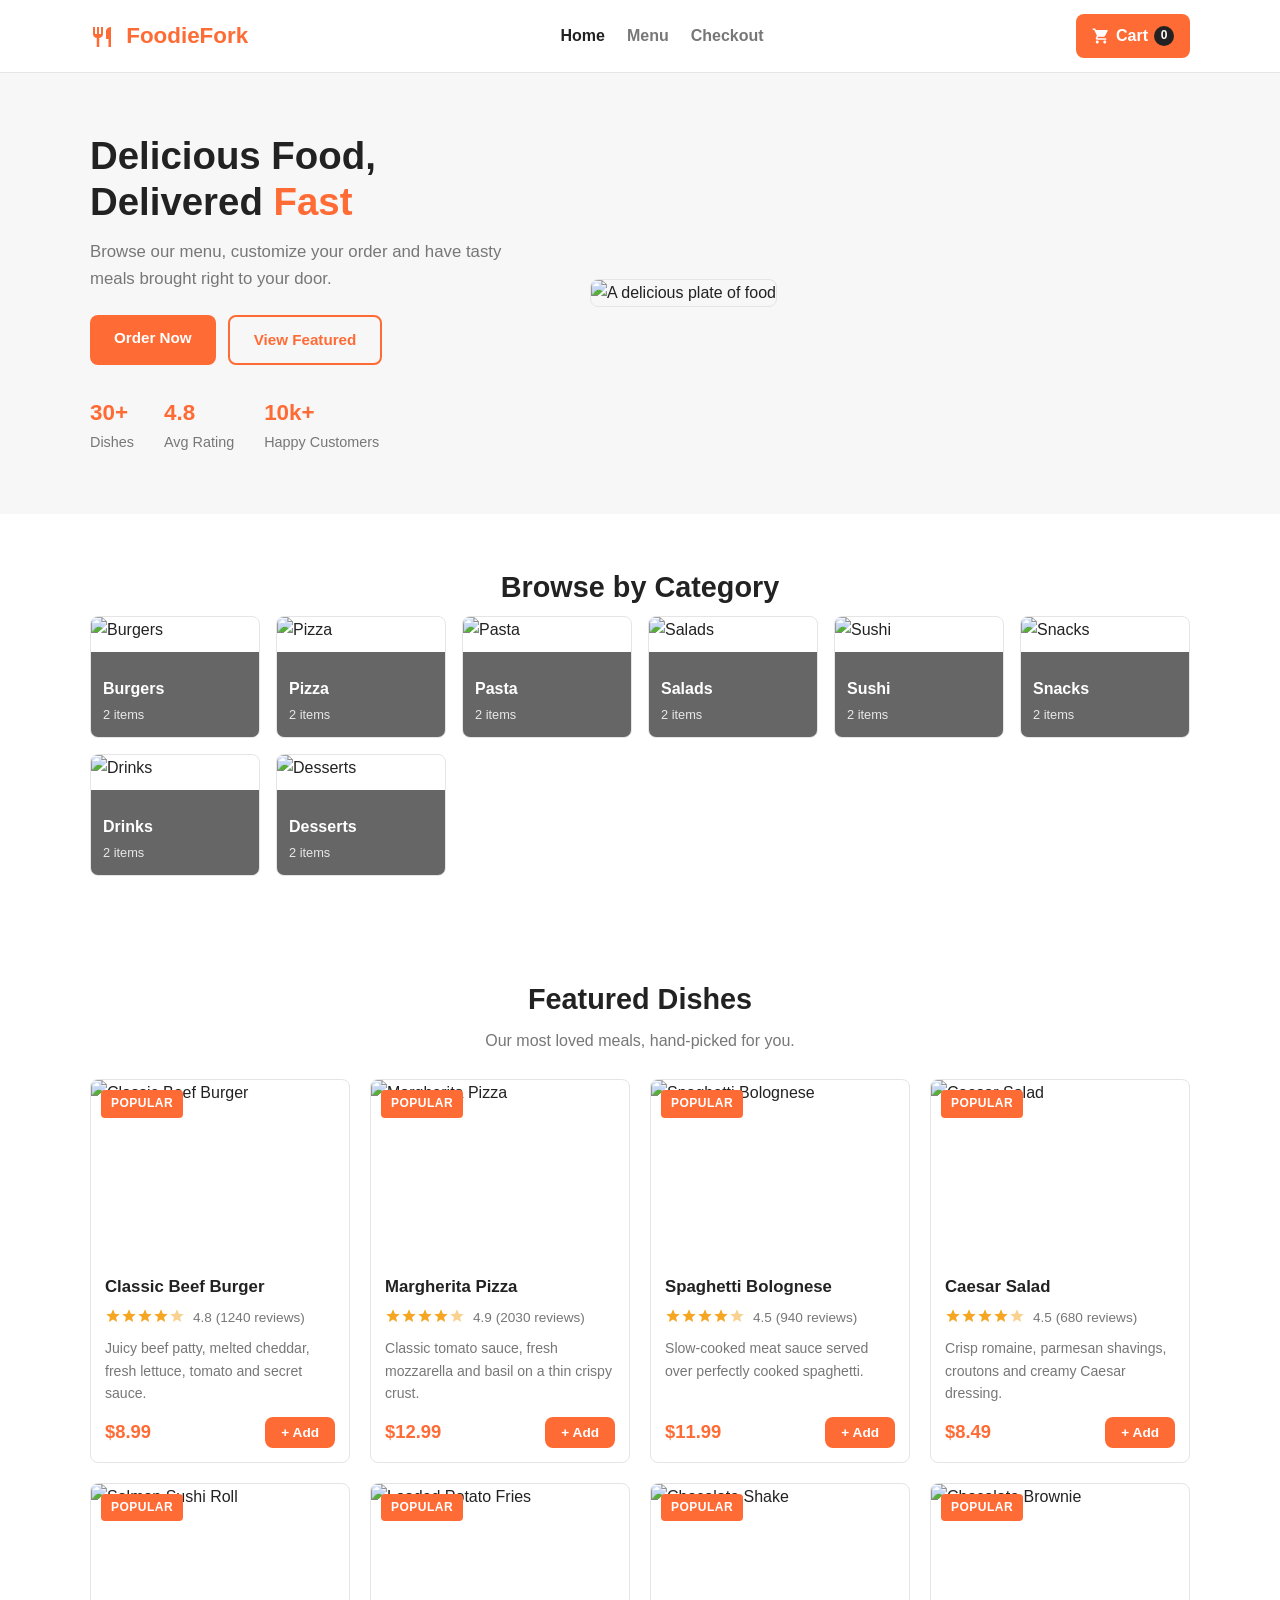
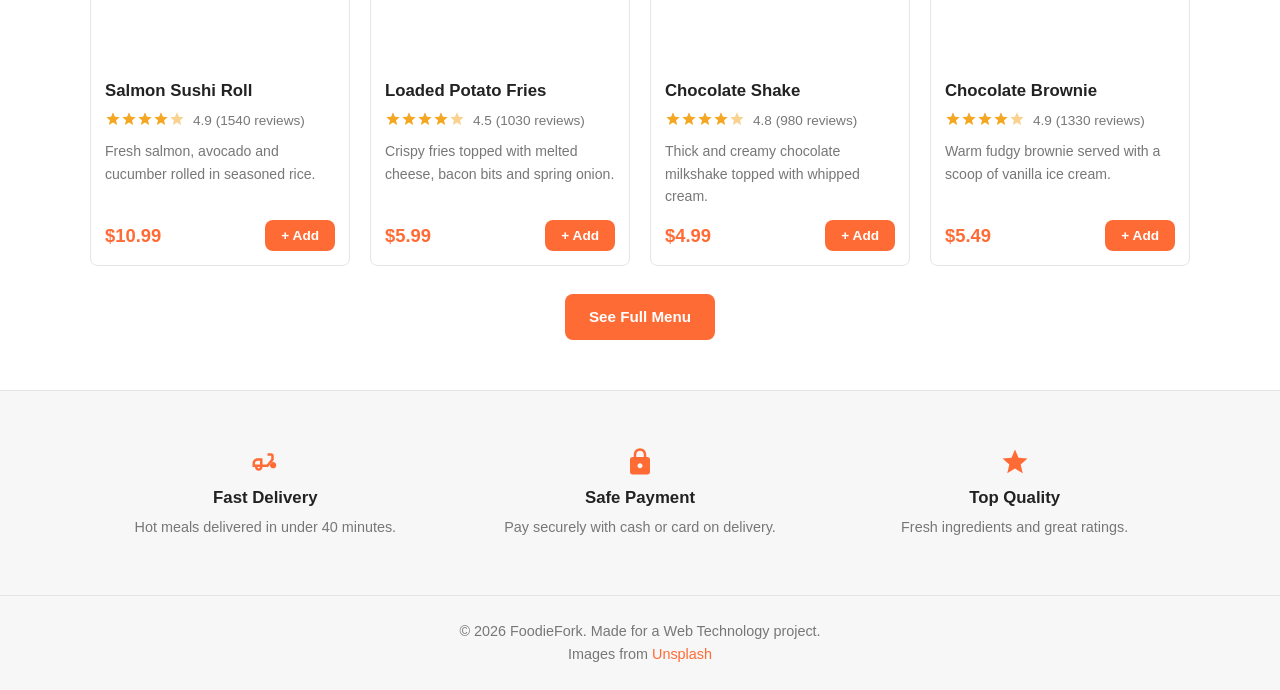
==== index.html @ b8e23abc "Initial commit: FoodieFork food ordering website - Home, menu, and checkout pages - Minimal flat des" ====
<!DOCTYPE html>
<html lang="en">
<head>
  <meta charset="UTF-8">
  <meta name="viewport" content="width=device-width, initial-scale=1.0">
  <title>FoodieFork | Food Ordering System</title>
  <link rel="stylesheet" href="css/style.css">
</head>
<body>

  <!-- Navigation bar -->
  <header class="navbar">
    <div class="container nav-inner">
      <a href="index.html" class="logo">
        <svg class="logo-icon" viewBox="0 0 24 24" width="24" height="24" fill="currentColor" aria-hidden="true"><path d="M11 9H9V2H7v7H5V2H3v7c0 2.12 1.66 3.84 3.75 3.97V22h2.5v-9.03C11.34 12.84 13 11.12 13 9V2h-2v7zm5-3v8h2.5v8H21V2c-2.76 0-5 2.24-5 4z"/></svg>
        FoodieFork
      </a>
      <nav class="nav-links">
        <a href="index.html" class="active">Home</a>
        <a href="menu.html">Menu</a>
        <a href="checkout.html">Checkout</a>
      </nav>
      <a href="checkout.html" class="cart-btn">
        <svg class="cart-icon" viewBox="0 0 24 24" width="18" height="18" fill="currentColor" aria-hidden="true"><path d="M7 18c-1.1 0-1.99.9-1.99 2S5.9 22 7 22s2-.9 2-2-.9-2-2-2zM1 2v2h2l3.6 7.59-1.35 2.45c-.16.28-.25.61-.25.96 0 1.1.9 2 2 2h12v-2H7.42c-.14 0-.25-.11-.25-.25l.03-.12.9-1.63h7.45c.75 0 1.41-.41 1.75-1.03l3.58-6.49c.08-.14.12-.31.12-.48 0-.55-.45-1-1-1H5.21l-.94-2H1zm16 16c-1.1 0-1.99.9-1.99 2s.89 2 1.99 2 2-.9 2-2-.9-2-2-2z"/></svg>
        Cart <span class="cart-badge">0</span>
      </a>
    </div>
  </header>

  <!-- Hero section -->
  <section class="hero">
    <div class="container hero-inner">
      <div class="hero-text">
        <h1>Delicious Food,<br>Delivered <span class="accent">Fast</span></h1>
        <p>Browse our menu, customize your order and have tasty meals brought right to your door.</p>
        <div class="hero-buttons">
          <a href="menu.html" class="btn btn-primary">Order Now</a>
          <a href="#featured" class="btn btn-outline">View Featured</a>
        </div>
        <div class="hero-stats">
          <div class="stat">
            <span class="stat-number">30+</span>
            <span class="stat-label">Dishes</span>
          </div>
          <div class="stat">
            <span class="stat-number">4.8</span>
            <span class="stat-label">Avg Rating</span>
          </div>
          <div class="stat">
            <span class="stat-number">10k+</span>
            <span class="stat-label">Happy Customers</span>
          </div>
        </div>
      </div>
      <div class="hero-image">
        <img src="https://images.unsplash.com/photo-1504674900247-0877df9cc836?w=700&q=70"
             alt="A delicious plate of food">
      </div>
    </div>
  </section>

  <!-- Food categories -->
  <section class="categories-section">
    <div class="container">
      <h2 class="section-title">Browse by Category</h2>
      <div class="category-grid" id="category-grid">
        <!-- Filled by JavaScript -->
      </div>
    </div>
  </section>

  <!-- Featured dishes -->
  <section class="featured-section" id="featured">
    <div class="container">
      <h2 class="section-title">Featured Dishes</h2>
      <p class="section-subtitle">Our most loved meals, hand-picked for you.</p>
      <div class="food-grid" id="featured-grid">
        <!-- Filled by JavaScript -->
      </div>
      <div class="center-btn">
        <a href="menu.html" class="btn btn-primary">See Full Menu</a>
      </div>
    </div>
  </section>

  <!-- Promo / info banner -->
  <section class="promo-section">
    <div class="container promo-inner">
      <div class="promo-box">
        <svg class="promo-icon" viewBox="0 0 24 24" width="30" height="30" fill="currentColor" aria-hidden="true"><path d="M19 7c0-1.1-.9-2-2-2h-3v2h3v2.65L13.52 14H10V9H6c-2.21 0-4 1.79-4 4v3h2c0 1.66 1.34 3 3 3s3-1.34 3-3h4.48L19 10.35V7zM7 17c-.55 0-1-.45-1-1h2c0 .55-.45 1-1 1zm1-3H4v-1c0-1.1.9-2 2-2h2v3zm10.5 3c-1.38 0-2.5-1.12-2.5-2.5s1.12-2.5 2.5-2.5 2.5 1.12 2.5 2.5-1.12 2.5-2.5 2.5z"/></svg>
        <h3>Fast Delivery</h3>
        <p>Hot meals delivered in under 40 minutes.</p>
      </div>
      <div class="promo-box">
        <svg class="promo-icon" viewBox="0 0 24 24" width="30" height="30" fill="currentColor" aria-hidden="true"><path d="M18 8h-1V6c0-2.76-2.24-5-5-5S7 3.24 7 6v2H6c-1.1 0-2 .9-2 2v10c0 1.1.9 2 2 2h12c1.1 0 2-.9 2-2V10c0-1.1-.9-2-2-2zm-6 9c-1.1 0-2-.9-2-2s.9-2 2-2 2 .9 2 2-.9 2-2 2zM9 8V6c0-1.66 1.34-3 3-3s3 1.34 3 3v2H9z"/></svg>
        <h3>Safe Payment</h3>
        <p>Pay securely with cash or card on delivery.</p>
      </div>
      <div class="promo-box">
        <svg class="promo-icon" viewBox="0 0 24 24" width="30" height="30" fill="currentColor" aria-hidden="true"><path d="M12 17.27 18.18 21l-1.64-7.03L22 9.24l-7.19-.61L12 2 9.19 8.63 2 9.24l5.46 4.73L5.82 21z"/></svg>
        <h3>Top Quality</h3>
        <p>Fresh ingredients and great ratings.</p>
      </div>
    </div>
  </section>

  <!-- Footer -->
  <footer class="footer">
    <div class="container footer-inner">
      <p>&copy; 2026 FoodieFork. Made for a Web Technology project.</p>
      <p>Images from <a href="https://unsplash.com" target="_blank">Unsplash</a></p>
    </div>
  </footer>

  <script src="js/data.js"></script>
  <script src="js/cart.js"></script>
  <script src="js/home.js"></script>
</body>
</html>
---- css/style.css ----
/* =========================================================
   FoodieFork - Minimal stylesheet
   Simple, beginner-friendly CSS. One accent color, flat
   design, no fancy effects.
   ========================================================= */

* {
  margin: 0;
  padding: 0;
  box-sizing: border-box;
}

:root {
  --primary: #ff6b35;      /* the only accent color */
  --primary-dark: #e85d22;
  --dark: #222222;         /* main text */
  --muted: #777777;        /* secondary text */
  --light: #f7f7f7;        /* light gray background */
  --white: #ffffff;
  --border: #e5e5e5;       /* thin borders instead of shadows */
  --radius: 8px;
}

body {
  font-family: Arial, Helvetica, sans-serif;
  color: var(--dark);
  background: var(--white);
  line-height: 1.6;
}

a {
  text-decoration: none;
  color: inherit;
}

img {
  max-width: 100%;
  display: block;
}

.container {
  width: 90%;
  max-width: 1100px;
  margin: 0 auto;
}

/* ===== Icons (SVG) ===== */
.logo-icon {
  vertical-align: middle;
  margin-right: 6px;
}

.cart-icon {
  vertical-align: -2px;
}

.search-icon {
  color: var(--muted);
}

.star {
  vertical-align: -2px;
}

.empty-icon {
  color: var(--muted);
}

.pay-icon {
  vertical-align: -2px;
}

.confirm-icon {
  color: #28a745;
}

/* ===== Navigation bar ===== */
.navbar {
  background: var(--white);
  border-bottom: 1px solid var(--border);
  position: sticky;
  top: 0;
  z-index: 100;
}

.nav-inner {
  display: flex;
  align-items: center;
  justify-content: space-between;
  padding: 14px 0;
}

.logo {
  font-size: 1.4rem;
  font-weight: 700;
  color: var(--primary);
}

.nav-links {
  display: flex;
  gap: 22px;
}

.nav-links a {
  font-weight: 600;
  color: var(--muted);
}

.nav-links a:hover,
.nav-links a.active {
  color: var(--dark);
}

.cart-btn {
  background: var(--primary);
  color: var(--white);
  padding: 9px 16px;
  border-radius: var(--radius);
  font-weight: 600;
  display: flex;
  align-items: center;
  gap: 6px;
}

.cart-btn:hover {
  background: var(--primary-dark);
}

.cart-badge {
  background: var(--dark);
  color: var(--white);
  border-radius: 50%;
  font-size: 0.75rem;
  min-width: 20px;
  height: 20px;
  padding: 0 5px;
  display: inline-flex;
  align-items: center;
  justify-content: center;
  font-weight: 700;
}

/* ===== Hero section ===== */
.hero {
  background: var(--light);
  padding: 60px 0;
}

.hero-inner {
  display: flex;
  align-items: center;
  gap: 40px;
}

.hero-text h1 {
  font-size: 2.4rem;
  line-height: 1.2;
  margin-bottom: 14px;
}

.accent {
  color: var(--primary);
}

.hero-text p {
  font-size: 1.05rem;
  color: var(--muted);
  max-width: 460px;
  margin-bottom: 22px;
}

.hero-buttons {
  display: flex;
  gap: 12px;
  margin-bottom: 30px;
}

.hero-stats {
  display: flex;
  gap: 30px;
}

.stat {
  display: flex;
  flex-direction: column;
}

.stat-number {
  font-size: 1.4rem;
  font-weight: 700;
  color: var(--primary);
}

.stat-label {
  color: var(--muted);
  font-size: 0.9rem;
}

.hero-image img {
  border-radius: var(--radius);
  border: 1px solid var(--border);
}

/* ===== Buttons ===== */
.btn {
  display: inline-block;
  padding: 11px 24px;
  border-radius: var(--radius);
  border: none;
  font-weight: 700;
  font-size: 0.95rem;
  cursor: pointer;
}

.btn-primary {
  background: var(--primary);
  color: var(--white);
}

.btn-primary:hover {
  background: var(--primary-dark);
}

.btn-outline {
  background: transparent;
  color: var(--primary);
  border: 2px solid var(--primary);
}

.btn-outline:hover {
  background: var(--primary);
  color: var(--white);
}

.btn-add {
  background: var(--primary);
  color: var(--white);
  padding: 8px 16px;
  font-size: 0.85rem;
}

.btn-add:hover {
  background: var(--primary-dark);
}

.btn-block {
  width: 100%;
}

.center-btn {
  text-align: center;
  margin-top: 28px;
}

/* ===== Section titles ===== */
.section-title {
  text-align: center;
  font-size: 1.8rem;
  margin-bottom: 6px;
}

.section-subtitle {
  text-align: center;
  color: var(--muted);
  margin-bottom: 26px;
}

.categories-section,
.featured-section {
  padding: 50px 0;
}

/* ===== Category cards ===== */
.category-grid {
  display: grid;
  grid-template-columns: repeat(auto-fit, minmax(150px, 1fr));
  gap: 16px;
}

.category-card {
  position: relative;
  border-radius: var(--radius);
  overflow: hidden;
  cursor: pointer;
  border: 1px solid var(--border);
}

.category-card:hover {
  border-color: var(--primary);
}

.category-card img {
  height: 120px;
  width: 100%;
  object-fit: cover;
}

.category-info {
  position: absolute;
  bottom: 0;
  left: 0;
  right: 0;
  background: rgba(0, 0, 0, 0.6);
  color: var(--white);
  padding: 24px 12px 10px;
}

.category-info h3 {
  font-size: 1rem;
}

.category-info span {
  font-size: 0.8rem;
  opacity: 0.85;
}

/* ===== Food cards ===== */
.food-grid {
  display: grid;
  grid-template-columns: repeat(auto-fill, minmax(250px, 1fr));
  gap: 20px;
}

.food-card {
  background: var(--white);
  border: 1px solid var(--border);
  border-radius: var(--radius);
  overflow: hidden;
  display: flex;
  flex-direction: column;
}

.food-card:hover {
  border-color: var(--primary);
}

.food-image {
  position: relative;
  overflow: hidden;
  height: 180px;
}

.food-image img {
  width: 100%;
  height: 100%;
  object-fit: cover;
}

.badge-tag {
  position: absolute;
  top: 10px;
  left: 10px;
  background: var(--primary);
  color: var(--white);
  font-size: 0.75rem;
  font-weight: 700;
  padding: 4px 10px;
  border-radius: 4px;
  text-transform: uppercase;
  letter-spacing: 0.5px;
}

.food-info {
  padding: 14px;
  display: flex;
  flex-direction: column;
  flex: 1;
}

.food-info h3 {
  font-size: 1.05rem;
  margin-bottom: 6px;
}

.food-rating {
  display: flex;
  align-items: center;
  gap: 8px;
  margin-bottom: 8px;
  font-size: 0.85rem;
}

.stars {
  color: #f5a623;
}

.rating-text {
  color: var(--muted);
}

.food-desc {
  color: var(--muted);
  font-size: 0.88rem;
  flex: 1;
  margin-bottom: 12px;
}

.food-bottom {
  display: flex;
  align-items: center;
  justify-content: space-between;
}

.price {
  font-size: 1.15rem;
  font-weight: 700;
  color: var(--primary);
}

/* ===== Promo boxes ===== */
.promo-section {
  padding: 40px 0;
  background: var(--light);
  border-top: 1px solid var(--border);
}

.promo-inner {
  display: grid;
  grid-template-columns: repeat(auto-fit, minmax(200px, 1fr));
  gap: 24px;
  text-align: center;
}

.promo-box {
  padding: 16px;
}

.promo-icon {
  color: var(--primary);
  display: block;
  margin: 0 auto 8px;
}

.promo-box h3 {
  font-size: 1.05rem;
  margin-bottom: 4px;
}

.promo-box p {
  color: var(--muted);
  font-size: 0.9rem;
}

/* ===== Footer ===== */
.footer {
  background: var(--light);
  border-top: 1px solid var(--border);
  color: var(--muted);
  padding: 24px 0;
  text-align: center;
}

.footer a {
  color: var(--primary);
}

.footer-inner p {
  font-size: 0.9rem;
}

/* ===== Page header (menu + checkout) ===== */
.page-header {
  background: var(--light);
  border-bottom: 1px solid var(--border);
  padding: 40px 0;
  text-align: center;
}

.page-header h1 {
  font-size: 2rem;
  margin-bottom: 6px;
}

.page-header p {
  color: var(--muted);
}

/* ===== Search and filter ===== */
.menu-tools {
  padding: 26px 0 10px;
}

.search-bar {
  position: relative;
  max-width: 520px;
  margin: 0 auto 20px;
}

.search-bar input {
  width: 100%;
  padding: 12px 16px 12px 42px;
  border: 1px solid var(--border);
  border-radius: var(--radius);
  font-size: 1rem;
  font-family: inherit;
}

.search-bar input:focus {
  outline: none;
  border-color: var(--primary);
}

.filter-row {
  display: flex;
  flex-wrap: wrap;
  justify-content: center;
  gap: 10px;
  margin-bottom: 16px;
}

.filter-btn {
  background: var(--white);
  border: 1px solid var(--border);
  padding: 8px 16px;
  border-radius: var(--radius);
  font-weight: 600;
  cursor: pointer;
}

.filter-btn:hover {
  border-color: var(--primary);
  color: var(--primary);
}

.filter-btn.active {
  background: var(--primary);
  border-color: var(--primary);
  color: var(--white);
}

.results-info {
  text-align: center;
  color: var(--muted);
  font-size: 0.9rem;
}

.menu-section {
  padding: 20px 0 50px;
}

.no-results {
  text-align: center;
  color: var(--muted);
  padding: 40px 0;
  font-size: 1.05rem;
  display: none;
}

/* ===== Modal ===== */
.modal-overlay {
  position: fixed;
  inset: 0;
  background: rgba(0, 0, 0, 0.6);
  display: flex;
  align-items: center;
  justify-content: center;
  z-index: 200;
  opacity: 0;
  visibility: hidden;
  transition: opacity 0.3s, visibility 0.3s;
  padding: 20px;
}

.modal-overlay.show {
  opacity: 1;
  visibility: visible;
}

.modal {
  background: var(--white);
  border-radius: var(--radius);
  border: 1px solid var(--border);
  width: 100%;
  max-width: 480px;
  max-height: 90vh;
  overflow-y: auto;
}

.modal-image {
  position: relative;
  height: 200px;
}

.modal-image img {
  width: 100%;
  height: 100%;
  object-fit: cover;
}

.modal-close {
  position: absolute;
  top: 10px;
  right: 10px;
  background: rgba(0, 0, 0, 0.6);
  color: var(--white);
  border: none;
  width: 34px;
  height: 34px;
  border-radius: 50%;
  font-size: 1.2rem;
  cursor: pointer;
}

.modal-close:hover {
  background: var(--primary);
}

.modal-body {
  padding: 20px;
}

.modal-body h2 {
  margin-bottom: 4px;
}

.modal-desc {
  color: var(--muted);
  font-size: 0.9rem;
  margin-bottom: 16px;
}

.option-block {
  margin-bottom: 16px;
}

.option-block h3 {
  font-size: 0.95rem;
  margin-bottom: 8px;
}

.size-options {
  display: flex;
  gap: 10px;
}

.size-btn {
  flex: 1;
  background: var(--light);
  border: 1px solid var(--border);
  border-radius: var(--radius);
  padding: 10px;
  cursor: pointer;
  display: flex;
  flex-direction: column;
}

.size-btn strong {
  font-size: 0.9rem;
}

.size-btn small {
  color: var(--muted);
  font-size: 0.75rem;
}

.size-btn:hover,
.size-btn.active {
  border-color: var(--primary);
}

.size-btn.active {
  background: #fff1ea;
  color: var(--primary-dark);
}

.topping-options {
  display: grid;
  grid-template-columns: 1fr 1fr;
  gap: 8px;
}

.topping-option {
  display: flex;
  align-items: center;
  gap: 8px;
  background: var(--light);
  border: 1px solid var(--border);
  border-radius: var(--radius);
  padding: 10px;
  cursor: pointer;
  font-size: 0.88rem;
}

.topping-option:hover {
  border-color: var(--primary);
}

.topping-option small {
  color: var(--muted);
}

.qty-control {
  display: inline-flex;
  align-items: center;
  gap: 14px;
  background: var(--light);
  border: 1px solid var(--border);
  border-radius: var(--radius);
  padding: 6px 14px;
}

.qty-control button {
  background: var(--primary);
  color: var(--white);
  border: none;
  width: 28px;
  height: 28px;
  border-radius: 50%;
  font-size: 1.1rem;
  cursor: pointer;
}

.qty-control button:hover {
  background: var(--primary-dark);
}

.qty-control span {
  font-weight: 700;
  min-width: 24px;
  text-align: center;
}

.modal-footer {
  display: flex;
  align-items: center;
  justify-content: space-between;
  border-top: 1px solid var(--border);
  padding-top: 14px;
  margin-top: 6px;
}

.modal-total {
  font-size: 1.3rem;
}

/* ===== Toast ===== */
.toast {
  position: fixed;
  bottom: 30px;
  left: 50%;
  transform: translateX(-50%) translateY(80px);
  background: var(--dark);
  color: var(--white);
  padding: 12px 24px;
  border-radius: var(--radius);
  font-weight: 600;
  z-index: 300;
  opacity: 0;
  transition: transform 0.4s, opacity 0.4s;
}

.toast.show {
  transform: translateX(-50%) translateY(0);
  opacity: 1;
}

/* ===== Empty cart ===== */
.empty-cart {
  padding: 50px 0;
}

.empty-cart-inner {
  text-align: center;
}

.empty-icon {
  display: block;
  margin: 0 auto 10px;
}

.empty-cart h2 {
  margin-bottom: 6px;
}

.empty-cart p {
  color: var(--muted);
  margin-bottom: 18px;
}

/* ===== Checkout layout ===== */
.checkout-section {
  padding: 36px 0 60px;
}

.checkout-grid {
  display: grid;
  grid-template-columns: 1.1fr 1fr;
  gap: 26px;
  align-items: start;
}

.order-summary,
.customer-form {
  background: var(--white);
  border: 1px solid var(--border);
  border-radius: var(--radius);
  padding: 24px;
}

.order-summary h2,
.customer-form h2 {
  margin-bottom: 16px;
  font-size: 1.25rem;
}

/* Cart items on the checkout page */
.cart-item {
  display: flex;
  align-items: center;
  gap: 14px;
  padding: 14px 0;
  border-bottom: 1px solid var(--border);
}

.cart-item img {
  width: 70px;
  height: 70px;
  border-radius: var(--radius);
  object-fit: cover;
}

.cart-item-info {
  flex: 1;
}

.cart-item-info h3 {
  font-size: 0.98rem;
}

.cart-item-meta {
  color: var(--muted);
  font-size: 0.78rem;
}

.cart-item-price {
  color: var(--primary);
  font-weight: 700;
  font-size: 0.85rem;
}

.cart-item-actions {
  display: flex;
  flex-direction: column;
  align-items: flex-end;
  gap: 6px;
}

.qty-control.small {
  padding: 4px 10px;
  gap: 10px;
}

.qty-control.small button {
  width: 24px;
  height: 24px;
  font-size: 0.9rem;
}

.cart-item-line-total {
  font-weight: 700;
}

.remove-btn {
  background: none;
  border: none;
  color: #d6336c;
  font-size: 0.8rem;
  cursor: pointer;
  text-decoration: underline;
}

.remove-btn:hover {
  color: #a02050;
}

/* Bill box */
.bill-box {
  margin-top: 16px;
}

.bill-row {
  display: flex;
  justify-content: space-between;
  padding: 8px 0;
  color: var(--muted);
}

.bill-row.total {
  border-top: 1px solid var(--border);
  margin-top: 8px;
  padding-top: 12px;
  font-weight: 700;
  font-size: 1.15rem;
  color: var(--dark);
}

.free {
  color: #28a745;
}

.delivery-hint {
  font-size: 0.82rem;
  color: var(--primary);
  background: #fff1ea;
  border-radius: var(--radius);
  padding: 8px 12px;
  margin-top: 8px;
}

/* ===== Customer form ===== */
.form-group {
  margin-bottom: 16px;
}

.form-group label {
  display: block;
  font-weight: 600;
  font-size: 0.9rem;
  margin-bottom: 6px;
}

.form-group input,
.form-group textarea {
  width: 100%;
  padding: 11px 12px;
  border: 1px solid var(--border);
  border-radius: var(--radius);
  font-size: 0.95rem;
  font-family: inherit;
  background: var(--white);
}

.form-group input:focus,
.form-group textarea:focus {
  outline: none;
  border-color: var(--primary);
}

.form-group textarea {
  resize: vertical;
}

.error-msg {
  color: #d6336c;
  font-size: 0.8rem;
  display: block;
  margin-top: 4px;
}

.input-error {
  border-color: #d6336c !important;
}

.payment-options {
  display: flex;
  gap: 12px;
}

.payment-option {
  flex: 1;
  background: var(--light);
  border: 1px solid var(--border);
  border-radius: var(--radius);
  padding: 12px;
  cursor: pointer;
  display: flex;
  align-items: center;
  gap: 8px;
}

.payment-option:hover,
.payment-option:has(input:checked) {
  border-color: var(--primary);
}

.payment-option:has(input:checked) {
  background: #fff1ea;
}

/* ===== Confirmation modal ===== */
.confirm-modal {
  max-width: 420px;
  text-align: center;
  padding: 30px 26px;
}

.confirm-icon {
  display: block;
  margin: 0 auto 10px;
}

.confirm-modal h2 {
  color: #28a745;
  margin-bottom: 8px;
}

.confirm-modal p {
  color: var(--muted);
  font-size: 0.92rem;
  margin-bottom: 16px;
}

.confirm-details {
  background: var(--light);
  border: 1px solid var(--border);
  border-radius: var(--radius);
  padding: 14px;
  margin-bottom: 18px;
  text-align: left;
}

.confirm-details p {
  margin-bottom: 6px;
  color: var(--dark);
}

.confirm-details p:last-child {
  margin-bottom: 0;
}

/* ===== Responsive design ===== */
@media (max-width: 900px) {
  .hero-inner {
    flex-direction: column;
    text-align: center;
  }

  .hero-text p {
    margin-left: auto;
    margin-right: auto;
  }

  .hero-buttons {
    justify-content: center;
  }

  .hero-stats {
    justify-content: center;
  }

  .checkout-grid {
    grid-template-columns: 1fr;
  }
}

@media (max-width: 640px) {
  .nav-inner {
    flex-wrap: wrap;
    gap: 8px;
    justify-content: center;
  }

  .nav-links {
    order: 3;
    width: 100%;
    justify-content: center;
    gap: 16px;
  }

  .hero-text h1 {
    font-size: 1.8rem;
  }

  .section-title {
    font-size: 1.5rem;
  }

  .food-grid {
    grid-template-columns: repeat(auto-fill, minmax(160px, 1fr));
    gap: 12px;
  }

  .food-image {
    height: 140px;
  }

  .topping-options {
    grid-template-columns: 1fr;
  }

  .cart-item {
    flex-wrap: wrap;
  }

  .payment-options {
    flex-direction: column;
  }
}
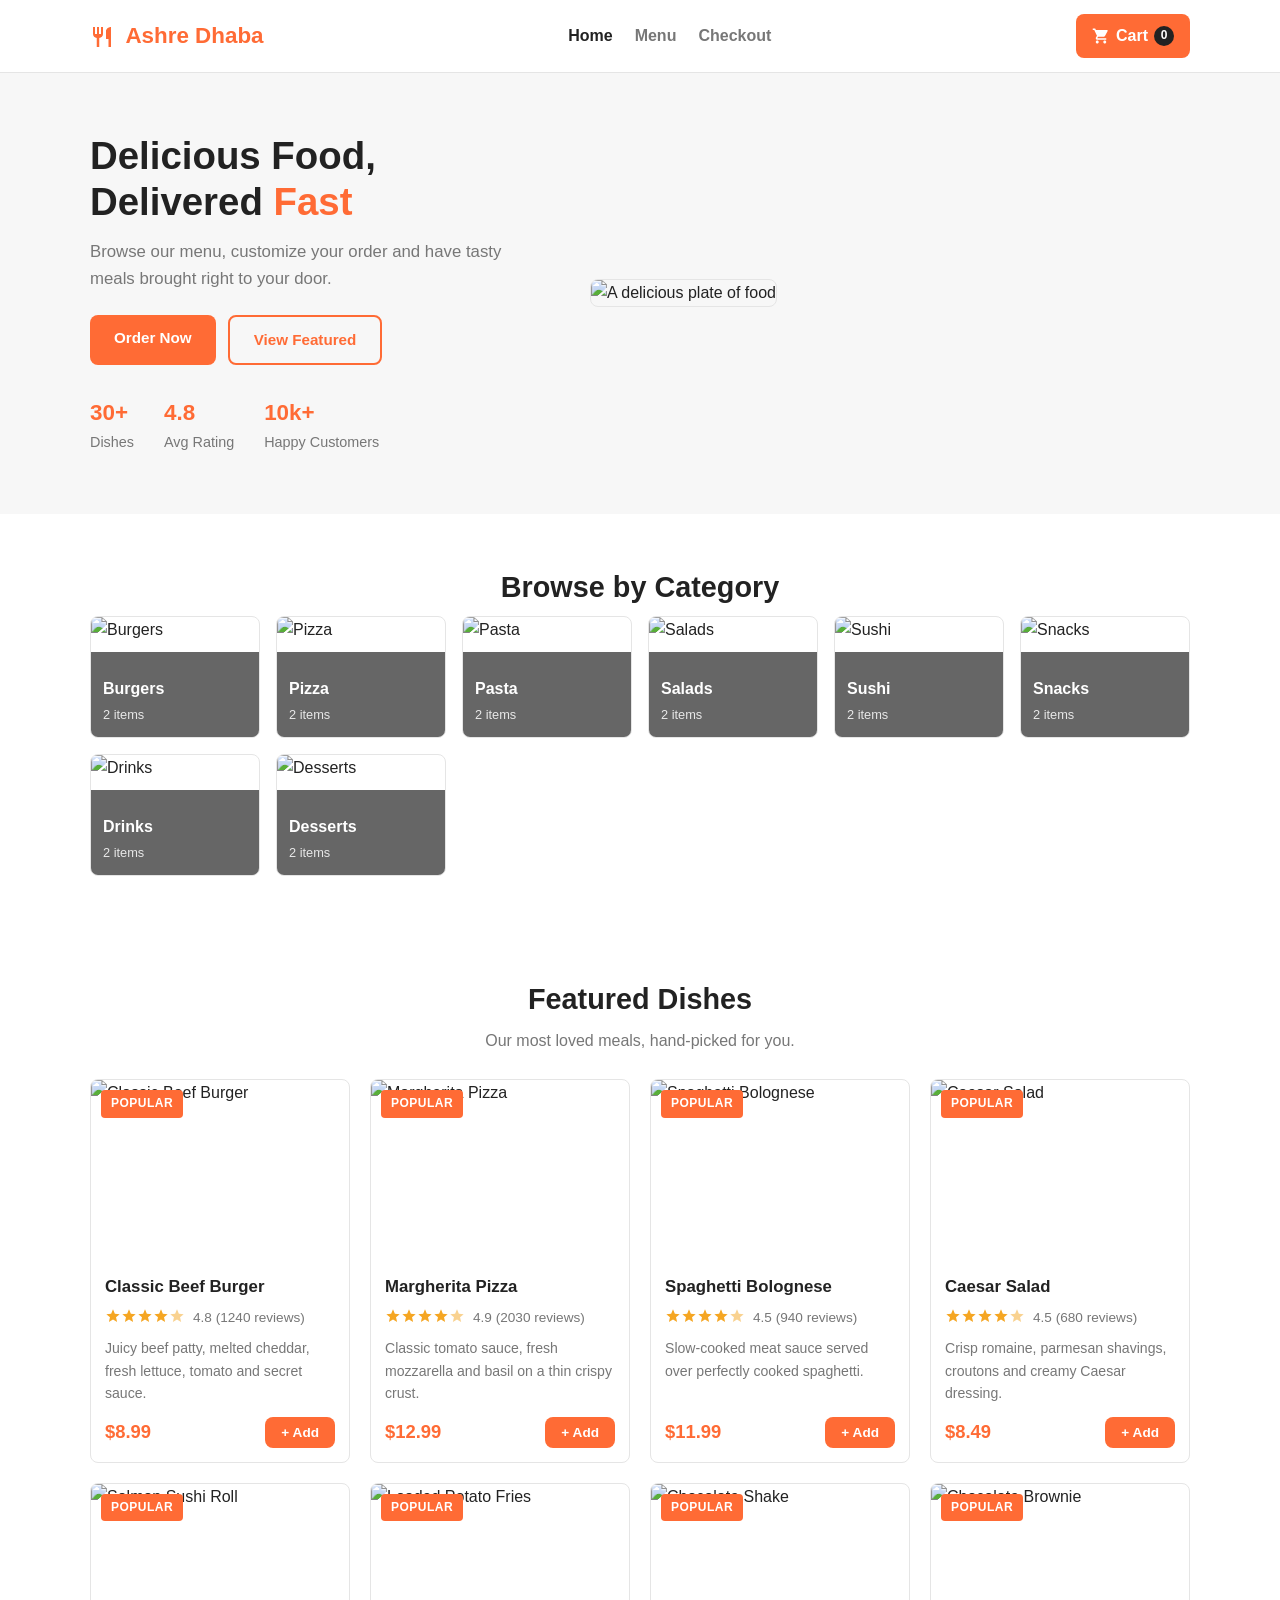
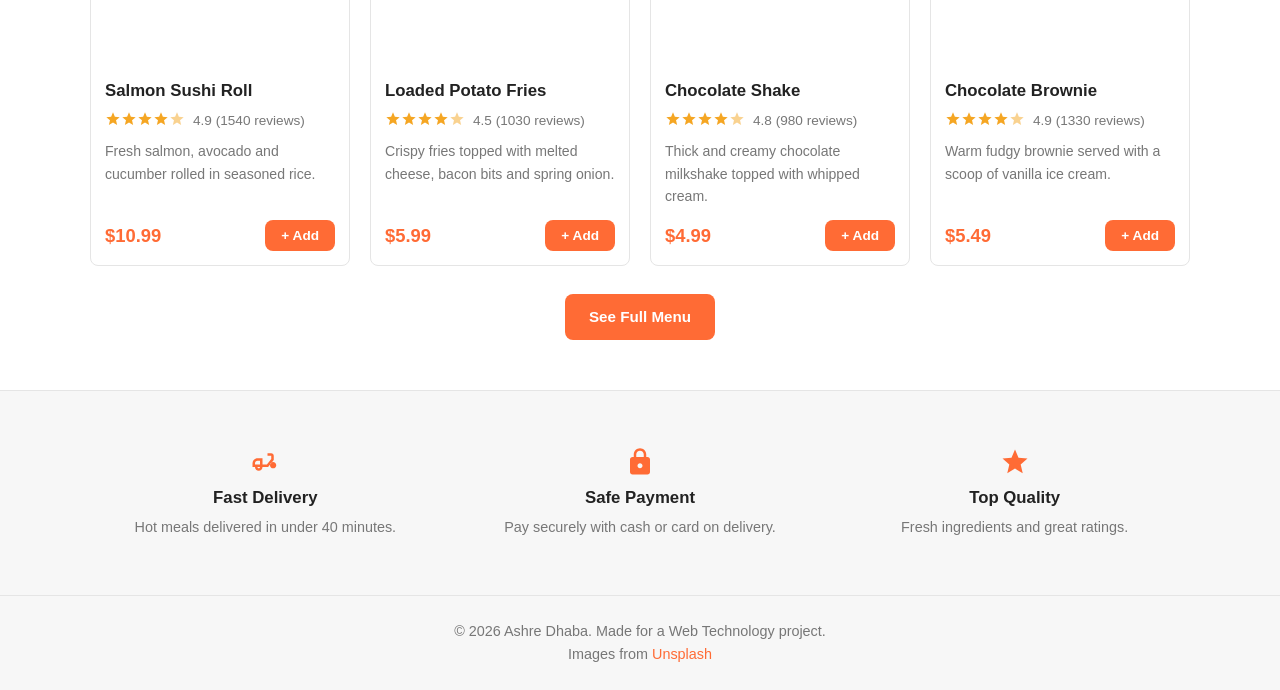
==== commit 4eb7d35e: "Rename brand from FoodieFork to Ashre Dhaba" ====
--- a/index.html
+++ b/index.html
@@ -3,7 +3,7 @@
 <head>
   <meta charset="UTF-8">
   <meta name="viewport" content="width=device-width, initial-scale=1.0">
-  <title>FoodieFork | Food Ordering System</title>
+  <title>Ashre Dhaba | Food Ordering System</title>
   <link rel="stylesheet" href="css/style.css">
 </head>
 <body>
@@ -13,7 +13,7 @@
     <div class="container nav-inner">
       <a href="index.html" class="logo">
         <svg class="logo-icon" viewBox="0 0 24 24" width="24" height="24" fill="currentColor" aria-hidden="true"><path d="M11 9H9V2H7v7H5V2H3v7c0 2.12 1.66 3.84 3.75 3.97V22h2.5v-9.03C11.34 12.84 13 11.12 13 9V2h-2v7zm5-3v8h2.5v8H21V2c-2.76 0-5 2.24-5 4z"/></svg>
-        FoodieFork
+        Ashre Dhaba
       </a>
       <nav class="nav-links">
         <a href="index.html" class="active">Home</a>
@@ -107,7 +107,7 @@
   <!-- Footer -->
   <footer class="footer">
     <div class="container footer-inner">
-      <p>&copy; 2026 FoodieFork. Made for a Web Technology project.</p>
+      <p>&copy; 2026 Ashre Dhaba. Made for a Web Technology project.</p>
       <p>Images from <a href="https://unsplash.com" target="_blank">Unsplash</a></p>
     </div>
   </footer>
--- a/css/style.css
+++ b/css/style.css
@@ -1,5 +1,5 @@
 /* =========================================================
-   FoodieFork - Minimal stylesheet
+   Ashre Dhaba - Minimal stylesheet
    Simple, beginner-friendly CSS. One accent color, flat
    design, no fancy effects.
    ========================================================= */
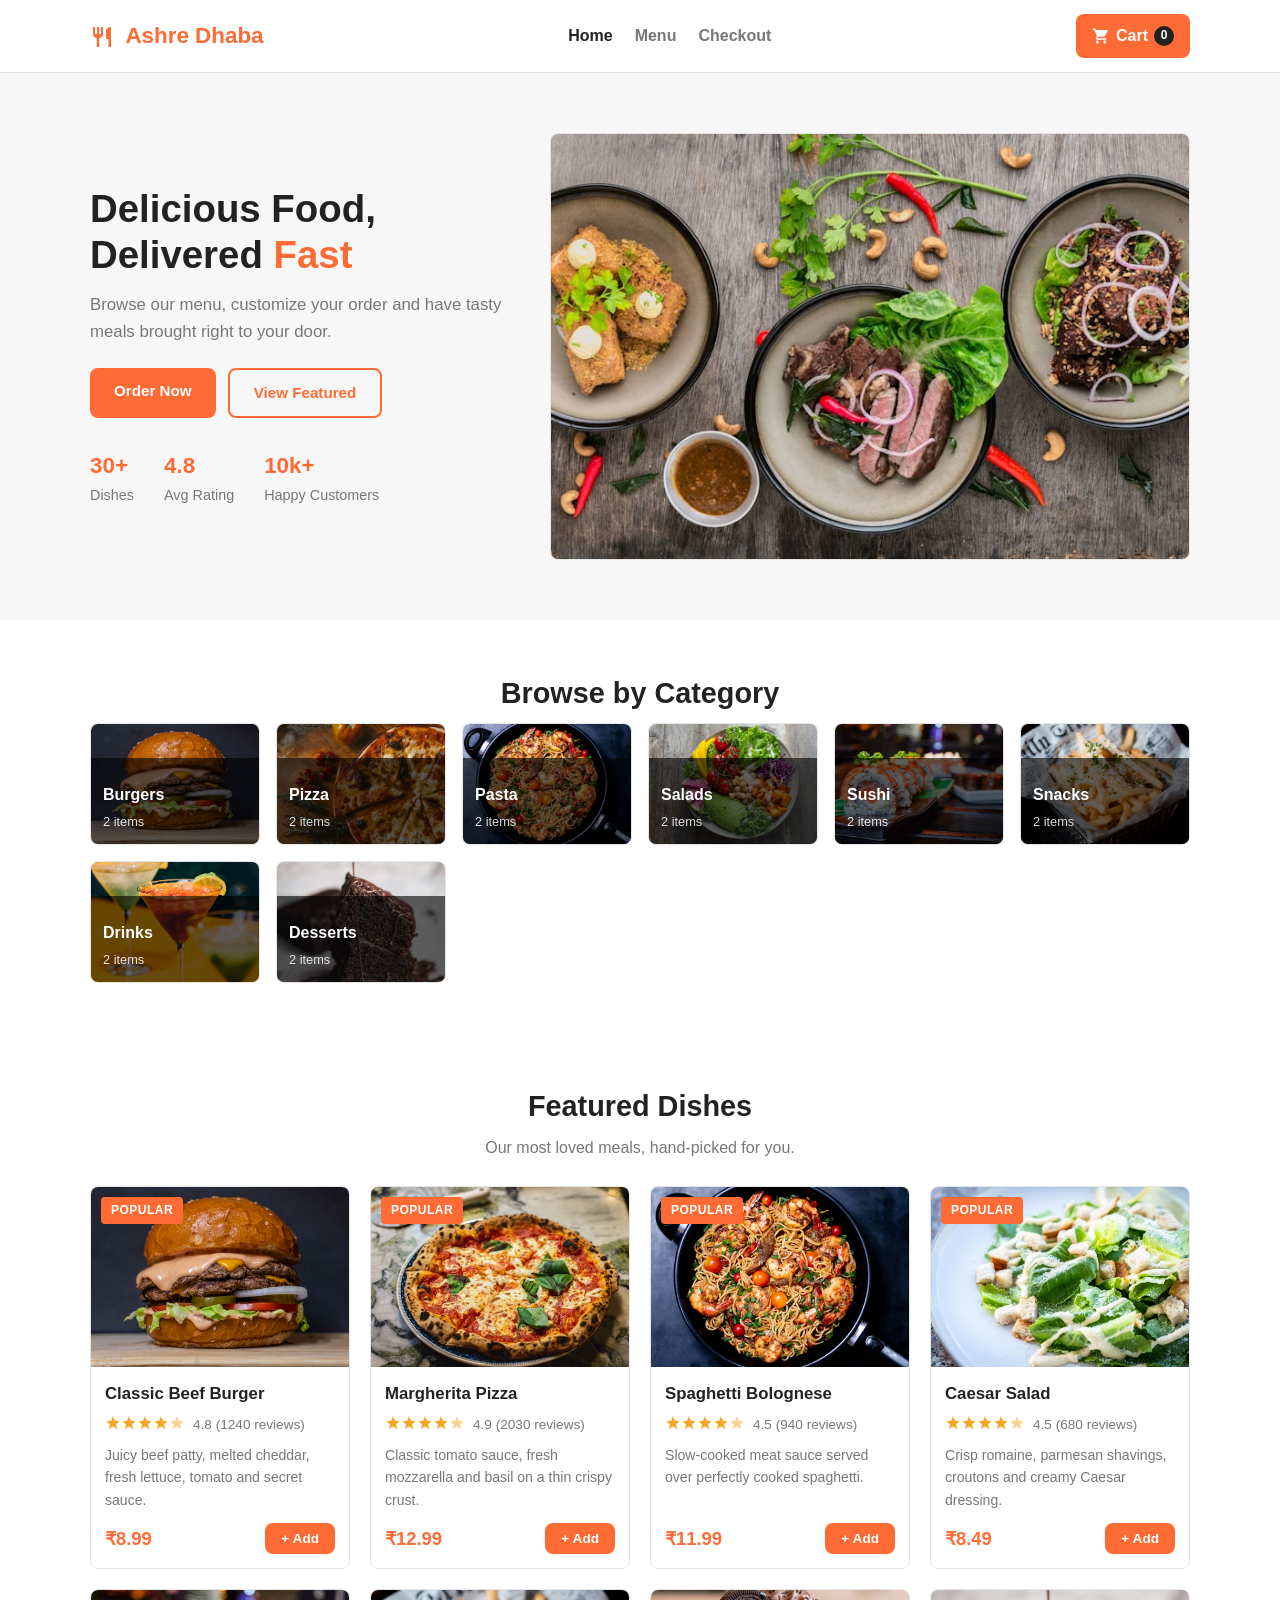
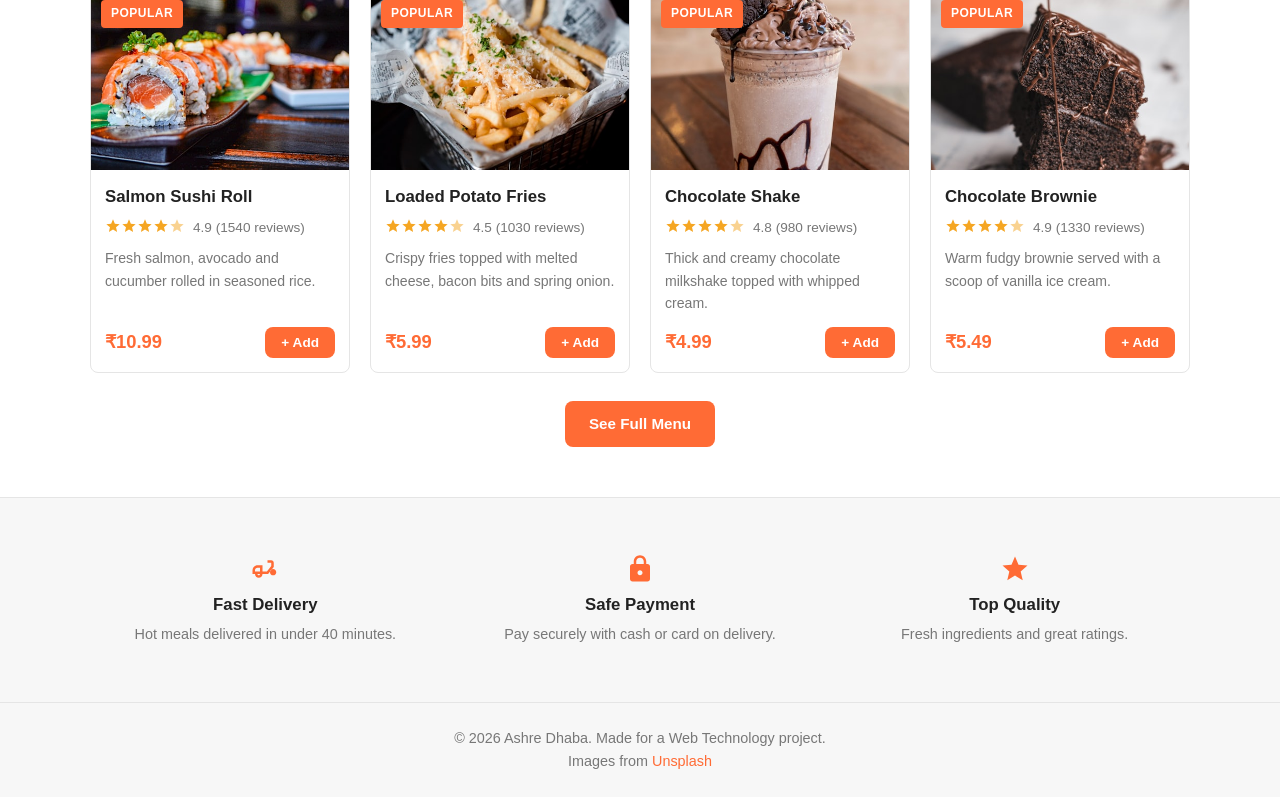
==== commit d1ecfd30: "Use local images instead of remote Unsplash URLs" ====
--- a/index.html
+++ b/index.html
@@ -53,7 +53,7 @@
         </div>
       </div>
       <div class="hero-image">
-        <img src="https://images.unsplash.com/photo-1504674900247-0877df9cc836?w=700&q=70"
+        <img src="images/photo-1504674900247-0877df9cc836.jpg"
              alt="A delicious plate of food">
       </div>
     </div>
